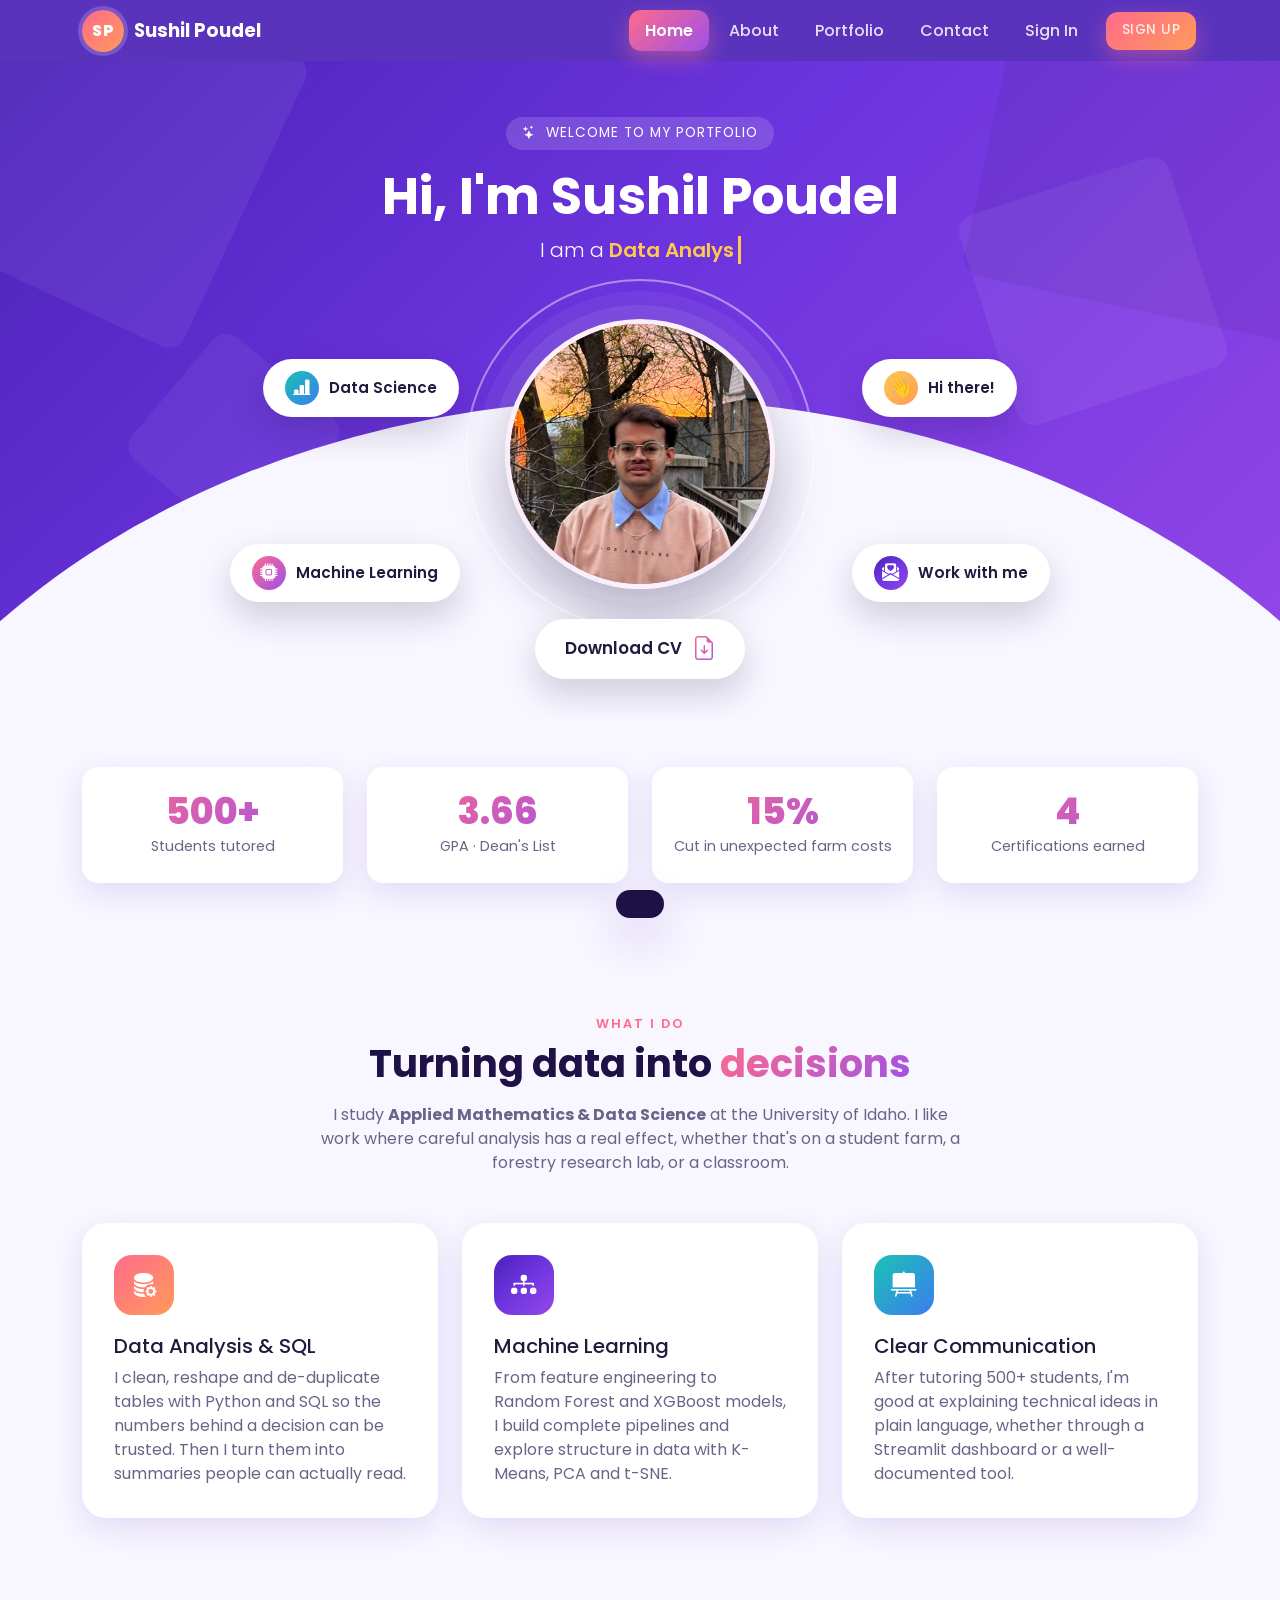
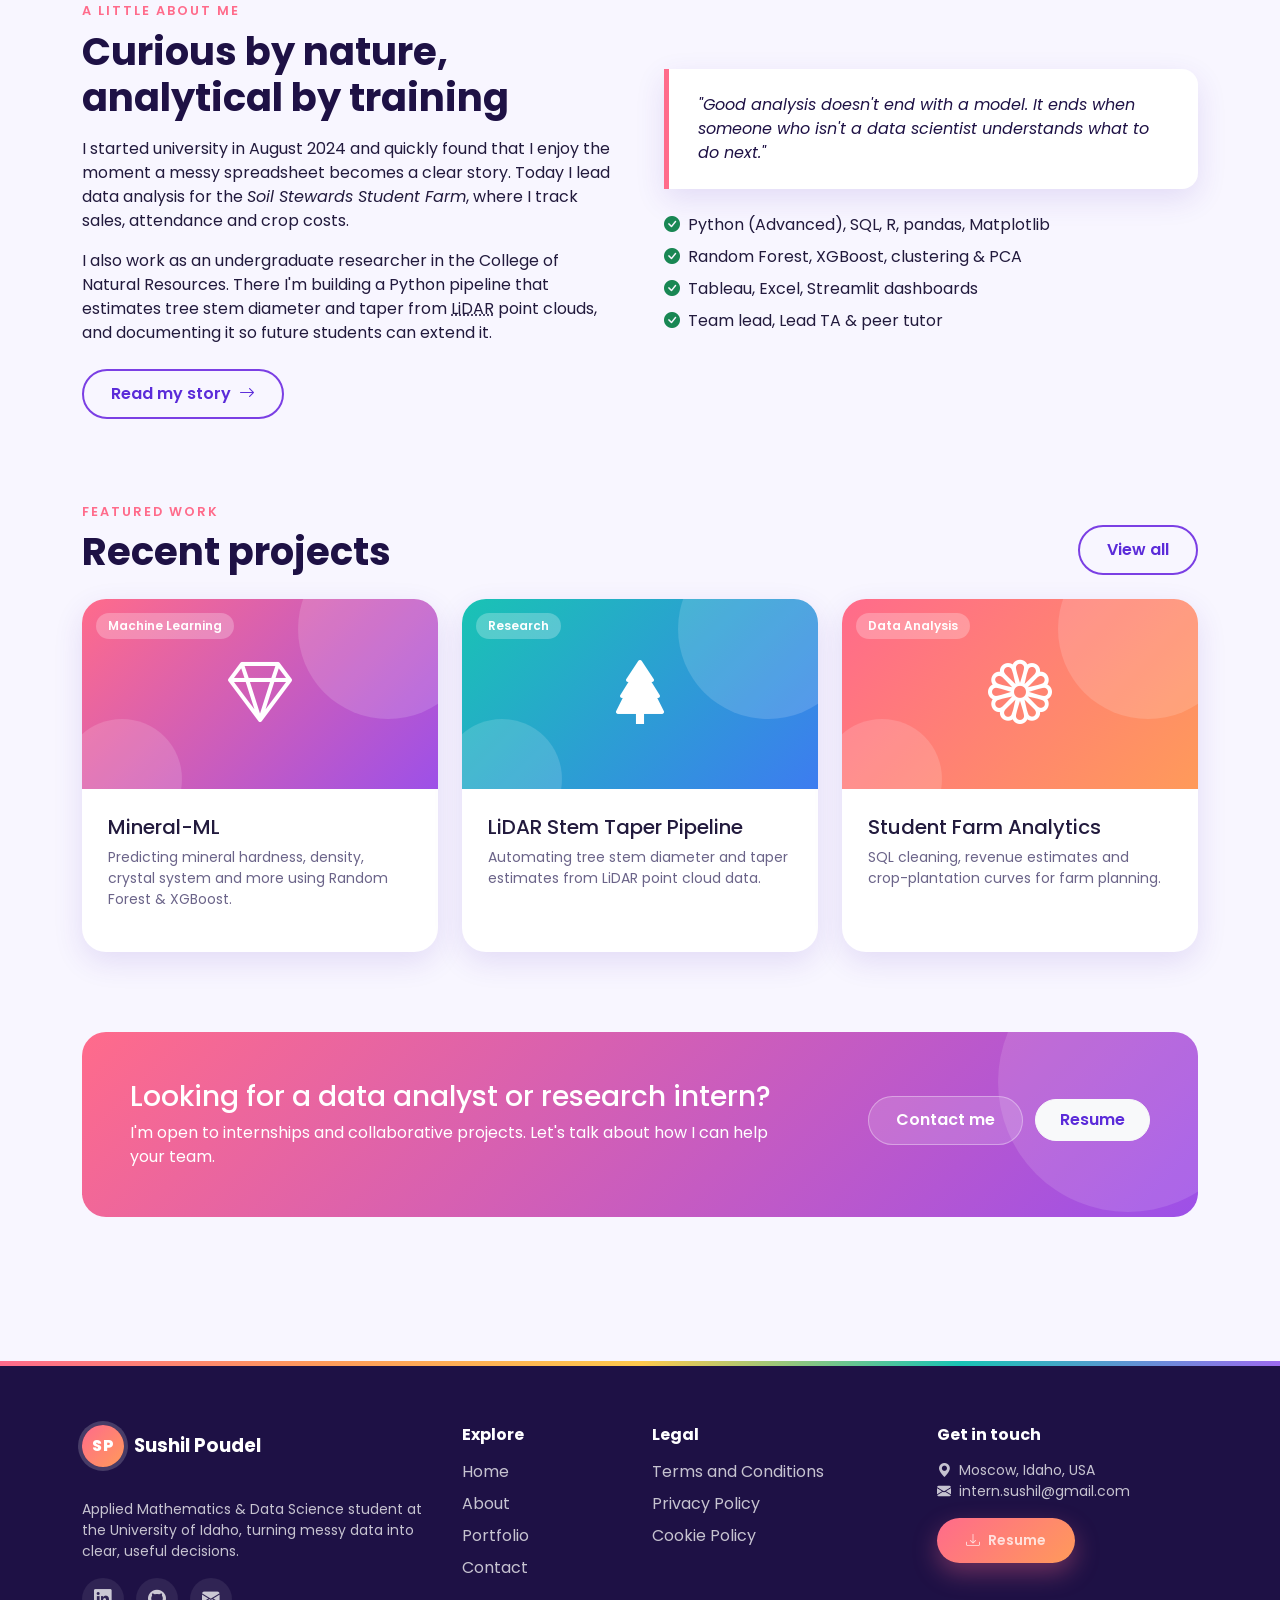
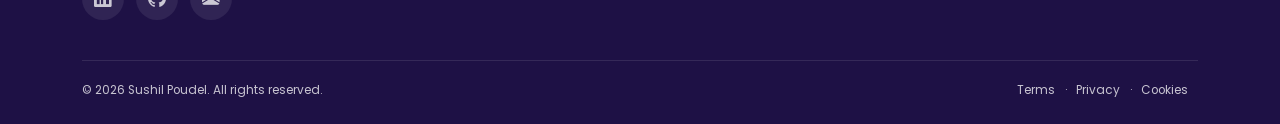
==== index.html @ 6237a8cf "initial commit" ====
<!DOCTYPE html>
<html lang="en">
<head>
  <meta charset="UTF-8">
  <meta name="viewport" content="width=device-width, initial-scale=1.0">
  <meta name="description" content="Portfolio of Sushil Poudel, Applied Mathematics & Data Science student at the University of Idaho.">
  <meta name="author" content="Sushil Poudel">
  <title>Home | Sushil Poudel</title>
  <link rel="icon" href="images/profile.jpg">
  <link rel="preconnect" href="https://fonts.googleapis.com">
  <link rel="preconnect" href="https://fonts.gstatic.com" crossorigin>
  <link href="https://fonts.googleapis.com/css2?family=Poppins:wght@300;400;500;600;700;800&display=swap" rel="stylesheet">
  <link href="https://cdn.jsdelivr.net/npm/bootstrap@5.3.3/dist/css/bootstrap.min.css" rel="stylesheet">
  <link href="https://cdn.jsdelivr.net/npm/bootstrap-icons@1.11.3/font/bootstrap-icons.min.css" rel="stylesheet">
  <link rel="stylesheet" href="style.css">
</head>
<body>
  <header>
    <nav class="navbar navbar-expand-lg navbar-dark site-nav sticky-top" aria-label="Main navigation">
      <div class="container">
        <a class="brand-logo" href="index.html">
          <span class="brand-mark">SP</span>
          <span>Sushil Poudel</span>
        </a>
        <button class="navbar-toggler" type="button" data-bs-toggle="collapse" data-bs-target="#mainNav"
          aria-controls="mainNav" aria-expanded="false" aria-label="Toggle navigation">
          <span class="navbar-toggler-icon"></span>
        </button>
        <div class="collapse navbar-collapse" id="mainNav">
          <ul class="navbar-nav ms-auto align-items-lg-center">
            <li class="nav-item"><a class="nav-link active" aria-current="page" href="index.html">Home</a></li>
            <li class="nav-item"><a class="nav-link" href="about.html">About</a></li>
            <li class="nav-item"><a class="nav-link" href="portfolio.html">Portfolio</a></li>
            <li class="nav-item"><a class="nav-link" href="contact.html">Contact</a></li>
            <li class="nav-item"><a class="nav-link" href="signin.html">Sign In</a></li>
            <li class="nav-item ms-lg-2"><a class="nav-link btn-nav-cta" href="signup.html">Sign Up</a></li>
          </ul>
        </div>
      </div>
    </nav>
  </header>

  <main>
    <section class="hero">
      <span class="shape shape-1"></span><span class="shape shape-2"></span><span class="shape shape-3"></span>
      <span class="shape shape-4"></span><span class="shape shape-5"></span>
      <div class="hero-arc"></div>

      <div class="container hero-intro text-center">
        <span class="eyebrow"><i class="bi bi-stars me-1"></i> Welcome to my portfolio</span>
        <h1 class="mt-3 mb-2">Hi, I'm Sushil Poudel</h1>
        <p class="lead mb-0">I am a <span class="typed-role" data-words='["Data Analyst", "Machine Learning Enthusiast", "Undergraduate Researcher", "Math Tutor"]'></span></p>
      </div>

      <div class="container">
        <div class="hero-stage">
          <div class="avatar-wrap">
            <div class="avatar">
              <img src="images/profile.jpg" alt="Portrait of Sushil Poudel">
            </div>
          </div>
          <div class="pills-row">
            <a class="float-pill pill-a" href="portfolio.html">
              <span class="pill-icon bg-grad-teal"><i class="bi bi-bar-chart-line-fill"></i></span> Data Science
            </a>
            <a class="float-pill pill-b" href="about.html">
              <span class="pill-icon bg-grad-yellow">&#128075;</span> Hi there!
            </a>
            <a class="float-pill pill-c" href="portfolio.html">
              <span class="pill-icon bg-grad-pink"><i class="bi bi-cpu-fill"></i></span> Machine Learning
            </a>
            <a class="float-pill pill-d" href="contact.html">
              <span class="pill-icon bg-grad-purple"><i class="bi bi-envelope-paper-heart-fill"></i></span> Work with me
            </a>
            <a class="float-pill pill-cv" href="assets/Sushil_Poudel_Resume.pdf" download>
              Download CV <i class="bi bi-file-earmark-arrow-down fs-4 text-gradient"></i>
            </a>
          </div>
        </div>
      </div>
    </section>

    <section class="section-sm">
      <div class="container">
        <div class="row g-4">
          <div class="col-6 col-lg-3 reveal">
            <div class="stat-card">
              <div class="stat-num text-gradient" data-count="500" data-suffix="+">0</div>
              <div class="stat-label">Students tutored</div>
            </div>
          </div>
          <div class="col-6 col-lg-3 reveal">
            <div class="stat-card">
              <div class="stat-num text-gradient" data-count="3.66">0</div>
              <div class="stat-label">GPA &middot; Dean's List</div>
            </div>
          </div>
          <div class="col-6 col-lg-3 reveal">
            <div class="stat-card">
              <div class="stat-num text-gradient" data-count="15" data-suffix="%">0</div>
              <div class="stat-label">Cut in unexpected farm costs</div>
            </div>
          </div>
          <div class="col-6 col-lg-3 reveal">
            <div class="stat-card">
              <div class="stat-num text-gradient" data-count="4">0</div>
              <div class="stat-label">Certifications earned</div>
            </div>
          </div>
        </div>
      </div>
    </section>

    <section class="section">
      <div class="container">
        <div class="text-center mb-5 reveal">
          <span class="section-tag">What I do</span>
          <h2 class="section-title">Turning data into <span class="text-gradient">decisions</span></h2>
          <p class="text-muted-soft col-lg-7 mx-auto">
            I study <strong>Applied Mathematics &amp; Data Science</strong> at the University of Idaho. I like work where
            careful analysis has a real effect, whether that's on a student farm, a forestry research lab, or a classroom.
          </p>
        </div>
        <div class="row g-4">
          <article class="col-md-4 reveal">
            <div class="card-pop">
              <div class="icon-badge bg-grad-warm"><i class="bi bi-database-fill-gear"></i></div>
              <h3 class="h5">Data Analysis &amp; SQL</h3>
              <p class="text-muted-soft mb-0">
                I clean, reshape and de-duplicate tables with Python and SQL so the numbers behind a decision can be trusted.
                Then I turn them into summaries people can actually read.
              </p>
            </div>
          </article>
          <article class="col-md-4 reveal">
            <div class="card-pop">
              <div class="icon-badge bg-grad-purple"><i class="bi bi-diagram-3-fill"></i></div>
              <h3 class="h5">Machine Learning</h3>
              <p class="text-muted-soft mb-0">
                From feature engineering to Random Forest and XGBoost models, I build complete pipelines and explore
                structure in data with K-Means, PCA and t-SNE.
              </p>
            </div>
          </article>
          <article class="col-md-4 reveal">
            <div class="card-pop">
              <div class="icon-badge bg-grad-teal"><i class="bi bi-easel2-fill"></i></div>
              <h3 class="h5">Clear Communication</h3>
              <p class="text-muted-soft mb-0">
                After tutoring 500+ students, I'm good at explaining technical ideas in plain language, whether
                through a Streamlit dashboard or a well-documented tool.
              </p>
            </div>
          </article>
        </div>
      </div>
    </section>

    <section class="section pt-0">
      <div class="container">
        <div class="row align-items-center g-5">
          <div class="col-lg-6 reveal">
            <span class="section-tag">A little about me</span>
            <h2 class="section-title">Curious by nature, analytical by training</h2>
            <p>
              I started university in <time datetime="2024-08">August 2024</time> and quickly found that I enjoy the
              moment a messy spreadsheet becomes a clear story. Today I lead data analysis for the
              <em>Soil Stewards Student Farm</em>, where I track sales, attendance and crop costs.
            </p>
            <p>
              I also work as an undergraduate researcher in the College of Natural Resources. There I'm building a Python
              pipeline that estimates tree stem diameter and taper from <abbr title="Light Detection and Ranging">LiDAR</abbr>
              point clouds, and documenting it so future students can extend it.
            </p>
            <a href="about.html" class="btn btn-outline-purple mt-2">Read my story <i class="bi bi-arrow-right ms-1"></i></a>
          </div>
          <div class="col-lg-6 reveal">
            <blockquote class="quote mb-4">
              "Good analysis doesn't end with a model. It ends when someone who isn't a data scientist understands
              what to do next."
            </blockquote>
            <ul class="list-unstyled">
              <li class="mb-2"><i class="bi bi-check-circle-fill text-success me-2"></i>Python (Advanced), SQL, R, pandas, Matplotlib</li>
              <li class="mb-2"><i class="bi bi-check-circle-fill text-success me-2"></i>Random Forest, XGBoost, clustering &amp; PCA</li>
              <li class="mb-2"><i class="bi bi-check-circle-fill text-success me-2"></i>Tableau, Excel, Streamlit dashboards</li>
              <li><i class="bi bi-check-circle-fill text-success me-2"></i>Team lead, Lead TA &amp; peer tutor</li>
            </ul>
          </div>
        </div>
      </div>
    </section>

    <section class="section pt-0">
      <div class="container">
        <div class="d-flex flex-wrap justify-content-between align-items-end mb-4 reveal">
          <div>
            <span class="section-tag">Featured work</span>
            <h2 class="section-title mb-0">Recent projects</h2>
          </div>
          <a href="portfolio.html" class="btn btn-outline-purple mt-3">View all</a>
        </div>
        <div class="row g-4">
          <div class="col-md-4 reveal">
            <div class="project-card">
              <div class="project-thumb bg-grad-pink"><span class="thumb-tag">Machine Learning</span><i class="bi bi-gem"></i></div>
              <div class="project-body">
                <h3 class="h5">Mineral-ML</h3>
                <p class="text-muted-soft small">Predicting mineral hardness, density, crystal system and more using Random Forest &amp; XGBoost.</p>
              </div>
            </div>
          </div>
          <div class="col-md-4 reveal">
            <div class="project-card">
              <div class="project-thumb bg-grad-teal"><span class="thumb-tag">Research</span><i class="bi bi-tree-fill"></i></div>
              <div class="project-body">
                <h3 class="h5">LiDAR Stem Taper Pipeline</h3>
                <p class="text-muted-soft small">Automating tree stem diameter and taper estimates from LiDAR point cloud data.</p>
              </div>
            </div>
          </div>
          <div class="col-md-4 reveal">
            <div class="project-card">
              <div class="project-thumb bg-grad-warm"><span class="thumb-tag">Data Analysis</span><i class="bi bi-flower1"></i></div>
              <div class="project-body">
                <h3 class="h5">Student Farm Analytics</h3>
                <p class="text-muted-soft small">SQL cleaning, revenue estimates and crop-plantation curves for farm planning.</p>
              </div>
            </div>
          </div>
        </div>
      </div>
    </section>

    <section class="section pt-0">
      <div class="container">
        <div class="cta-band reveal">
          <div class="row align-items-center position-relative" style="z-index:1">
            <div class="col-lg-8">
              <h2 class="h3">Looking for a data analyst or research intern?</h2>
              <p class="mb-lg-0">I'm open to internships and collaborative projects. Let's talk about how I can help your team.</p>
            </div>
            <div class="col-lg-4 text-lg-end">
              <a href="contact.html" class="btn btn-glass me-2 mb-2">Contact me</a>
              <a href="assets/Sushil_Poudel_Resume.pdf" download class="btn btn-light rounded-pill px-4 py-2 fw-semibold mb-2" style="color:var(--purple-600)">Resume</a>
            </div>
          </div>
        </div>
      </div>
    </section>
  </main>

  <footer class="site-footer">
    <div class="container">
      <div class="row g-4">
        <div class="col-lg-4 col-md-6">
          <a class="brand-logo mb-3" href="index.html"><span class="brand-mark">SP</span><span>Sushil Poudel</span></a>
          <p class="small mt-3">Applied Mathematics &amp; Data Science student at the University of Idaho, turning messy data into clear, useful decisions.</p>
          <div class="social mt-3">
            <a href="https://www.linkedin.com/in/sushilPoudel" target="_blank" rel="noopener" aria-label="LinkedIn"><i class="bi bi-linkedin"></i></a>
            <a href="https://github.com/SushilPoudel2005" target="_blank" rel="noopener" aria-label="GitHub"><i class="bi bi-github"></i></a>
            <a href="mailto:intern.sushil@gmail.com" aria-label="Email"><i class="bi bi-envelope-fill"></i></a>
          </div>
        </div>
        <div class="col-lg-2 col-md-6 col-6">
          <h5>Explore</h5>
          <ul class="list-unstyled footer-links">
            <li><a href="index.html">Home</a></li>
            <li><a href="about.html">About</a></li>
            <li><a href="portfolio.html">Portfolio</a></li>
            <li><a href="contact.html">Contact</a></li>
          </ul>
        </div>
        <div class="col-lg-3 col-md-6 col-6">
          <h5>Legal</h5>
          <ul class="list-unstyled footer-links">
            <li><a href="terms.html">Terms and Conditions</a></li>
            <li><a href="privacy.html">Privacy Policy</a></li>
            <li><a href="cookie.html">Cookie Policy</a></li>
          </ul>
        </div>
        <div class="col-lg-3 col-md-6">
          <h5>Get in touch</h5>
          <address class="small mb-0">
            <i class="bi bi-geo-alt-fill me-2"></i>Moscow, Idaho, USA<br>
            <i class="bi bi-envelope-fill me-2"></i><a href="mailto:intern.sushil@gmail.com">intern.sushil@gmail.com</a>
          </address>
          <a href="assets/Sushil_Poudel_Resume.pdf" download class="btn btn-gradient btn-sm mt-3"><i class="bi bi-download me-2"></i>Resume</a>
        </div>
      </div>
      <div class="footer-bottom d-flex flex-column flex-md-row justify-content-between align-items-center gap-2">
        <small>&copy; <span class="year">2026</span> Sushil Poudel. All rights reserved.</small>
        <nav class="legal-menu small" aria-label="Legal">
          <a href="terms.html">Terms</a>&middot;<a href="privacy.html">Privacy</a>&middot;<a href="cookie.html">Cookies</a>
        </nav>
      </div>
    </div>
  </footer>

  <button class="back-to-top" type="button" aria-label="Back to top"><i class="bi bi-arrow-up"></i></button>
  <div class="form-toast" role="status" aria-live="polite"></div>

  <script src="https://cdn.jsdelivr.net/npm/bootstrap@5.3.3/dist/js/bootstrap.bundle.min.js"></script>
  <script src="js/main.js"></script>
</body>
</html>
---- style.css ----
/* ==========================================================
   Sushil Poudel — Portfolio
   Shared stylesheet for every page (works on top of Bootstrap 5)
   ========================================================== */

:root {
  --purple-900: #1e1145;
  --purple-700: #4c22b8;
  --purple-600: #5b2bd9;
  --purple-500: #7b3fe4;
  --purple-400: #9d6bf0;
  --purple-100: #efe8ff;
  --coral: #ff6b8b;
  --orange: #ff9a5a;
  --teal: #19c3b4;
  --yellow: #ffc94d;
  --ink: #221a3d;
  --muted: #6b6489;
  --bg: #f8f6ff;
  --white: #ffffff;

  --grad-hero: linear-gradient(135deg, #4c22b8 0%, #6c34de 45%, #9447e8 100%);
  --grad-warm: linear-gradient(135deg, #ff6b8b 0%, #ff9a5a 100%);
  --grad-pink-purple: linear-gradient(135deg, #ff6b8b 0%, #9d50e8 100%);
  --grad-teal: linear-gradient(135deg, #19c3b4 0%, #3d7cf0 100%);

  --radius-lg: 24px;
  --radius-md: 16px;
  --shadow-soft: 0 10px 30px rgba(76, 34, 184, 0.12);
  --shadow-pop: 0 18px 45px rgba(76, 34, 184, 0.22);
}

* { box-sizing: border-box; }

html { scroll-behavior: smooth; }

body {
  font-family: 'Poppins', 'Segoe UI', Tahoma, sans-serif;
  color: var(--ink);
  background-color: var(--bg);
  display: flex;
  flex-direction: column;
  min-height: 100vh;
  overflow-x: hidden;
}

main { flex: 1; }

h1, h2, h3, h4, h5, h6 { font-weight: 700; color: var(--purple-900); }

a { color: var(--purple-600); }

::selection { background: var(--coral); color: #fff; }

.text-gradient {
  background: var(--grad-pink-purple);
  -webkit-background-clip: text;
  background-clip: text;
  -webkit-text-fill-color: transparent;
}

.text-muted-soft { color: var(--muted); }

mark {
  background: linear-gradient(transparent 55%, rgba(255, 201, 77, 0.55) 55%);
  padding: 0 2px;
  color: inherit;
}

/* ---------- Navbar ---------- */
.site-nav {
  background: rgba(76, 34, 184, 0.92);
  backdrop-filter: blur(12px);
  -webkit-backdrop-filter: blur(12px);
  padding: 0.6rem 0;
  transition: box-shadow 0.3s ease, padding 0.3s ease;
}

.site-nav.scrolled {
  box-shadow: 0 8px 25px rgba(30, 17, 69, 0.3);
  padding: 0.35rem 0;
}

.brand-logo {
  display: inline-flex;
  align-items: center;
  gap: 10px;
  font-weight: 700;
  color: #fff !important;
  font-size: 1.15rem;
  text-decoration: none;
}

.brand-mark {
  width: 42px;
  height: 42px;
  border-radius: 50%;
  display: grid;
  place-items: center;
  background: var(--grad-warm);
  color: #fff;
  font-weight: 800;
  font-size: 1rem;
  letter-spacing: 0.5px;
  box-shadow: 0 0 0 4px rgba(255, 255, 255, 0.18);
  transition: transform 0.4s ease;
}

.brand-logo:hover .brand-mark { transform: rotate(360deg); }

.site-nav .nav-link {
  color: rgba(255, 255, 255, 0.85) !important;
  font-weight: 500;
  padding: 0.55rem 1rem !important;
  margin: 0 2px;
  border-radius: 12px;
  position: relative;
  transition: color 0.2s ease, background 0.2s ease;
}

.site-nav .nav-link:hover { color: #fff !important; background: rgba(255, 255, 255, 0.1); }

/* Highlight for the page the visitor is on */
.site-nav .nav-link.active {
  color: #fff !important;
  background: var(--grad-pink-purple);
  box-shadow: 0 8px 20px rgba(255, 107, 139, 0.45);
  font-weight: 600;
}

.btn-nav-cta {
  background: var(--grad-warm);
  color: #fff !important;
  border: none;
  border-radius: 50px;
  padding: 0.55rem 1.3rem !important;
  font-weight: 600;
  text-transform: uppercase;
  font-size: 0.85rem;
  letter-spacing: 0.5px;
  box-shadow: 0 8px 20px rgba(255, 107, 139, 0.4);
}

.btn-nav-cta:hover { transform: translateY(-2px); }

.site-nav .btn-nav-cta.active {
  outline: 3px solid rgba(255, 255, 255, 0.8);
  outline-offset: 2px;
}

.navbar-toggler { border-color: rgba(255, 255, 255, 0.4); }
.navbar-toggler:focus { box-shadow: 0 0 0 3px rgba(255, 255, 255, 0.3); }

/* ---------- Buttons ---------- */
.btn-gradient {
  background: var(--grad-warm);
  color: #fff;
  border: none;
  border-radius: 50px;
  padding: 0.75rem 1.8rem;
  font-weight: 600;
  box-shadow: 0 10px 24px rgba(255, 107, 139, 0.35);
  transition: transform 0.25s ease, box-shadow 0.25s ease;
}

.btn-gradient:hover,
.btn-gradient:focus {
  color: #fff;
  transform: translateY(-3px);
  box-shadow: 0 14px 30px rgba(255, 107, 139, 0.5);
}

.btn-outline-purple {
  border: 2px solid var(--purple-500);
  color: var(--purple-600);
  border-radius: 50px;
  padding: 0.7rem 1.7rem;
  font-weight: 600;
  background: transparent;
  transition: all 0.25s ease;
}

.btn-outline-purple:hover { background: var(--purple-500); color: #fff; }

.btn-glass {
  background: rgba(255, 255, 255, 0.15);
  color: #fff;
  border: 1px solid rgba(255, 255, 255, 0.35);
  border-radius: 50px;
  padding: 0.7rem 1.7rem;
  font-weight: 600;
}

.btn-glass:hover { background: #fff; color: var(--purple-600); }

/* ---------- Home hero ---------- */
.hero {
  position: relative;
  background: var(--grad-hero);
  overflow: hidden;
  padding: 3.5rem 0 0;
  color: #fff;
}

/* faint geometric shapes like the sample design */
.hero .shape {
  position: absolute;
  background: rgba(255, 255, 255, 0.06);
  border-radius: 18px;
  pointer-events: none;
}

.hero .shape-1 { width: 320px; height: 320px; top: -80px; left: -60px; transform: rotate(25deg); }
.hero .shape-2 { width: 220px; height: 220px; top: 120px; right: 6%; transform: rotate(-18deg); }
.hero .shape-3 { width: 160px; height: 160px; bottom: 200px; left: 12%; transform: rotate(40deg); background: rgba(255, 255, 255, 0.05); }
.hero .shape-4 { width: 420px; height: 420px; top: -160px; right: -140px; transform: rotate(12deg); background: rgba(0, 0, 0, 0.06); }
.hero .shape-5 { width: 90px; height: 90px; top: 45%; left: 46%; transform: rotate(60deg); background: rgba(255, 255, 255, 0.04); }

.hero-arc {
  position: absolute;
  left: 50%;
  bottom: -980px;
  width: 1700px;
  height: 1300px;
  transform: translateX(-50%);
  border-radius: 50%;
  background: var(--bg);
}

.hero-intro { position: relative; z-index: 2; }

.hero-intro .eyebrow {
  display: inline-block;
  padding: 6px 16px;
  border-radius: 50px;
  background: rgba(255, 255, 255, 0.15);
  font-size: 0.85rem;
  letter-spacing: 1px;
  text-transform: uppercase;
}

.hero-intro h1 { color: #fff; font-size: clamp(2rem, 5vw, 3.2rem); }

.typed-role {
  font-weight: 600;
  color: var(--yellow);
  border-right: 3px solid var(--yellow);
  padding-right: 4px;
  animation: caret 0.8s step-end infinite;
}

@keyframes caret { 50% { border-color: transparent; } }

.hero-stage {
  position: relative;
  z-index: 2;
  max-width: 820px;
  height: 430px;
  margin: 1.5rem auto 0;
}

.avatar-wrap {
  position: absolute;
  left: 50%;
  top: 30px;
  transform: translateX(-50%);
  width: 270px;
  height: 270px;
}

/* concentric rings */
.avatar-wrap::before,
.avatar-wrap::after {
  content: "";
  position: absolute;
  inset: -40px;
  border-radius: 50%;
  border: 2px solid rgba(255, 255, 255, 0.25);
  animation: ripple 3.2s ease-out infinite;
}

.avatar-wrap::after { animation-delay: 1.6s; }

@keyframes ripple {
  0% { transform: scale(0.85); opacity: 1; }
  100% { transform: scale(1.35); opacity: 0; }
}

.avatar {
  width: 100%;
  height: 100%;
  border-radius: 50%;
  overflow: hidden;
  background: var(--grad-pink-purple);
  border: 5px solid rgba(255, 255, 255, 0.9);
  box-shadow:
    0 0 0 14px rgba(255, 255, 255, 0.08),
    0 0 0 28px rgba(255, 255, 255, 0.05),
    0 25px 50px rgba(30, 17, 69, 0.35);
  position: relative;
}

.avatar img {
  width: 100%;
  height: 100%;
  object-fit: cover;
  object-position: 50% 72%;
  transform: scale(1.9);
  transform-origin: 50% 58%;
  transition: transform 0.6s ease;
}

.avatar:hover img { transform: scale(2.05); }

.float-pill {
  position: absolute;
  z-index: 3;
  display: inline-flex;
  align-items: center;
  gap: 10px;
  background: #fff;
  color: var(--ink);
  padding: 12px 22px;
  border-radius: 50px;
  font-weight: 600;
  font-size: 0.95rem;
  text-decoration: none;
  box-shadow: 0 15px 35px rgba(30, 17, 69, 0.18);
  white-space: nowrap;
  animation: floaty 5s ease-in-out infinite;
  transition: box-shadow 0.25s ease, color 0.25s ease;
}

.float-pill:hover { color: var(--purple-600); box-shadow: 0 20px 45px rgba(255, 107, 139, 0.4); }

.float-pill .pill-icon {
  width: 34px;
  height: 34px;
  border-radius: 50%;
  display: grid;
  place-items: center;
  font-size: 1.1rem;
  color: #fff;
}

.pill-a { top: 70px; left: 4%; }
.pill-b { top: 70px; right: 4%; animation-delay: 1s; }
.pill-c { top: 255px; left: 0; animation-delay: 2s; }
.pill-d { top: 255px; right: 0; animation-delay: 1.5s; }
.pill-cv {
  top: 330px;
  left: 50%;
  margin-left: -105px;
  width: 210px;
  justify-content: center;
  font-size: 1.05rem;
  animation-delay: 0.5s;
}

@keyframes floaty {
  0%, 100% { translate: 0 0; }
  50% { translate: 0 -12px; }
}

/* ---------- Inner page banner ---------- */
.page-banner {
  position: relative;
  background: var(--grad-hero);
  color: #fff;
  padding: 4rem 0 6rem;
  overflow: hidden;
  text-align: center;
}

.page-banner h1 { color: #fff; font-size: clamp(2rem, 4.5vw, 3rem); }
.page-banner p { color: rgba(255, 255, 255, 0.85); max-width: 640px; margin: 0.5rem auto 0; }

.page-banner::before,
.page-banner::after {
  content: "";
  position: absolute;
  border-radius: 24px;
  background: rgba(255, 255, 255, 0.07);
  transform: rotate(25deg);
}

.page-banner::before { width: 260px; height: 260px; top: -90px; left: -60px; }
.page-banner::after { width: 200px; height: 200px; bottom: -60px; right: 8%; transform: rotate(-20deg); }

.page-banner .banner-curve {
  position: absolute;
  bottom: -2px;
  left: 0;
  width: 100%;
  height: 70px;
  background: var(--bg);
  clip-path: ellipse(60% 100% at 50% 100%);
}

.breadcrumb-pill {
  display: inline-flex;
  gap: 8px;
  padding: 6px 18px;
  border-radius: 50px;
  background: rgba(255, 255, 255, 0.15);
  font-size: 0.85rem;
  margin-bottom: 1rem;
}

.breadcrumb-pill a { color: #fff; text-decoration: none; }

/* ---------- Sections & cards ---------- */
.section { padding: 5rem 0; }
.section-sm { padding: 3rem 0; }

.section-tag {
  display: inline-block;
  color: var(--coral);
  font-weight: 600;
  letter-spacing: 2px;
  text-transform: uppercase;
  font-size: 0.8rem;
  margin-bottom: 0.5rem;
}

.section-title { font-size: clamp(1.7rem, 3.5vw, 2.4rem); margin-bottom: 1rem; }

.card-pop {
  background: #fff;
  border: none;
  border-radius: var(--radius-lg);
  box-shadow: var(--shadow-soft);
  padding: 2rem;
  height: 100%;
  transition: transform 0.3s ease, box-shadow 0.3s ease;
}

.card-pop:hover { transform: translateY(-8px); box-shadow: var(--shadow-pop); }

.icon-badge {
  width: 60px;
  height: 60px;
  border-radius: 18px;
  display: grid;
  place-items: center;
  font-size: 1.6rem;
  color: #fff;
  margin-bottom: 1.2rem;
  transition: transform 0.3s ease;
}

.card-pop:hover .icon-badge { transform: rotate(-8deg) scale(1.08); }

.bg-grad-warm { background: var(--grad-warm); }
.bg-grad-purple { background: var(--grad-hero); }
.bg-grad-teal { background: var(--grad-teal); }
.bg-grad-pink { background: var(--grad-pink-purple); }
.bg-grad-yellow { background: linear-gradient(135deg, #ffc94d 0%, #ff9a5a 100%); }

/* stats strip */
.stat-card {
  background: #fff;
  border-radius: var(--radius-md);
  padding: 1.6rem 1rem;
  text-align: center;
  box-shadow: var(--shadow-soft);
  height: 100%;
}

.stat-card .stat-num {
  font-size: 2.3rem;
  font-weight: 800;
  line-height: 1;
}

.stat-card .stat-label { color: var(--muted); font-size: 0.9rem; margin-top: 0.4rem; }

/* call to action band */
.cta-band {
  background: var(--grad-pink-purple);
  border-radius: var(--radius-lg);
  color: #fff;
  padding: 3rem;
  position: relative;
  overflow: hidden;
}

.cta-band h2 { color: #fff; }

.cta-band::after {
  content: "";
  position: absolute;
  width: 260px;
  height: 260px;
  right: -60px;
  top: -80px;
  border-radius: 50%;
  background: rgba(255, 255, 255, 0.12);
}

blockquote.quote {
  border-left: 5px solid var(--coral);
  background: #fff;
  border-radius: 0 var(--radius-md) var(--radius-md) 0;
  padding: 1.5rem 1.8rem;
  box-shadow: var(--shadow-soft);
  font-style: italic;
  color: var(--purple-900);
}

/* ---------- About ---------- */
.about-photo {
  position: relative;
  border-radius: var(--radius-lg);
  overflow: visible;
}

.about-photo img {
  width: 100%;
  border-radius: var(--radius-lg);
  box-shadow: var(--shadow-pop);
  position: relative;
  z-index: 1;
}

.about-photo::before {
  content: "";
  position: absolute;
  inset: 18px -18px -18px 18px;
  border-radius: var(--radius-lg);
  background: var(--grad-warm);
  z-index: 0;
}

.about-photo figcaption {
  position: absolute;
  z-index: 2;
  left: -14px;
  bottom: 28px;
  background: #fff;
  border-radius: 50px;
  padding: 10px 20px;
  font-weight: 600;
  font-size: 0.9rem;
  box-shadow: var(--shadow-soft);
}

.timeline {
  list-style: none;
  padding-left: 0;
  position: relative;
  margin: 0;
}

.timeline::before {
  content: "";
  position: absolute;
  left: 15px;
  top: 6px;
  bottom: 6px;
  width: 3px;
  background: linear-gradient(var(--coral), var(--purple-500));
  border-radius: 3px;
}

.timeline li {
  position: relative;
  padding-left: 52px;
  margin-bottom: 1.6rem;
}

.timeline li::before {
  content: "";
  position: absolute;
  left: 6px;
  top: 6px;
  width: 21px;
  height: 21px;
  border-radius: 50%;
  background: #fff;
  border: 5px solid var(--coral);
  box-shadow: 0 0 0 5px rgba(255, 107, 139, 0.18);
}

.timeline .tl-card {
  background: #fff;
  border-radius: var(--radius-md);
  padding: 1.3rem 1.5rem;
  box-shadow: var(--shadow-soft);
  transition: transform 0.25s ease;
}

.timeline .tl-card:hover { transform: translateX(6px); }

.timeline time {
  display: inline-block;
  font-size: 0.8rem;
  font-weight: 600;
  color: var(--purple-600);
  background: var(--purple-100);
  border-radius: 50px;
  padding: 3px 12px;
  margin-bottom: 0.5rem;
}

.skill-row { margin-bottom: 1.1rem; }
.skill-row .d-flex { font-weight: 500; font-size: 0.95rem; margin-bottom: 0.35rem; }

.skill-bar {
  height: 10px;
  border-radius: 10px;
  background: var(--purple-100);
  overflow: hidden;
}

.skill-bar span {
  display: block;
  height: 100%;
  width: 0;
  border-radius: 10px;
  background: var(--grad-pink-purple);
  transition: width 1.4s cubic-bezier(.2, .8, .2, 1);
}

.chip {
  display: inline-block;
  padding: 6px 14px;
  margin: 4px;
  border-radius: 50px;
  background: var(--purple-100);
  color: var(--purple-700);
  font-size: 0.85rem;
  font-weight: 500;
  transition: all 0.2s ease;
}

.chip:hover { background: var(--purple-500); color: #fff; transform: translateY(-2px); }

.resume-frame {
  width: 100%;
  height: 720px;
  border: none;
  border-radius: var(--radius-md);
  box-shadow: var(--shadow-soft);
  background: #fff;
}

/* ---------- Portfolio ---------- */
.filter-bar .btn {
  border-radius: 50px;
  padding: 0.5rem 1.4rem;
  margin: 4px;
  font-weight: 500;
  background: #fff;
  color: var(--purple-700);
  border: 2px solid var(--purple-100);
}

.filter-bar .btn.active,
.filter-bar .btn:hover {
  background: var(--grad-pink-purple);
  color: #fff;
  border-color: transparent;
}

.project-card {
  background: #fff;
  border-radius: var(--radius-lg);
  overflow: hidden;
  box-shadow: var(--shadow-soft);
  height: 100%;
  display: flex;
  flex-direction: column;
  transition: transform 0.3s ease, box-shadow 0.3s ease;
}

.project-card:hover { transform: translateY(-8px); box-shadow: var(--shadow-pop); }

.project-thumb {
  height: 190px;
  display: grid;
  place-items: center;
  position: relative;
  color: #fff;
  font-size: 4rem;
  overflow: hidden;
}

.project-thumb i { transition: transform 0.5s ease; position: relative; z-index: 1; }
.project-card:hover .project-thumb i { transform: scale(1.2) rotate(-6deg); }

.project-thumb::before,
.project-thumb::after {
  content: "";
  position: absolute;
  border-radius: 50%;
  background: rgba(255, 255, 255, 0.15);
}

.project-thumb::before { width: 180px; height: 180px; top: -60px; right: -40px; }
.project-thumb::after { width: 120px; height: 120px; bottom: -50px; left: -20px; }

.project-thumb .thumb-tag {
  position: absolute;
  top: 14px;
  left: 14px;
  z-index: 2;
  font-size: 0.75rem;
  font-weight: 600;
  background: rgba(255, 255, 255, 0.25);
  padding: 4px 12px;
  border-radius: 50px;
}

.project-body { padding: 1.6rem; flex: 1; display: flex; flex-direction: column; }
.project-body .tags { margin-top: auto; padding-top: 0.8rem; }

.project-item { transition: opacity 0.35s ease, transform 0.35s ease; }
.project-item.hide { display: none; }

/* ---------- Contact ---------- */
.info-card {
  display: flex;
  gap: 1rem;
  align-items: center;
  background: #fff;
  border-radius: var(--radius-md);
  padding: 1.2rem 1.4rem;
  box-shadow: var(--shadow-soft);
  margin-bottom: 1rem;
  transition: transform 0.25s ease;
}

.info-card:hover { transform: translateX(6px); }

.info-card .icon-badge { margin-bottom: 0; width: 52px; height: 52px; font-size: 1.3rem; flex-shrink: 0; }

.info-card a { text-decoration: none; word-break: break-word; }

.map-wrap {
  border-radius: var(--radius-lg);
  overflow: hidden;
  box-shadow: var(--shadow-pop);
  border: 6px solid #fff;
}

.map-wrap iframe { display: block; width: 100%; height: 420px; border: 0; }

/* ---------- Forms ---------- */
.form-card {
  background: #fff;
  border-radius: var(--radius-lg);
  box-shadow: var(--shadow-pop);
  padding: 2.4rem;
}

.form-label { font-weight: 500; font-size: 0.92rem; color: var(--purple-900); }

.form-control,
.form-select {
  border-radius: 12px;
  border: 2px solid #ece7fb;
  padding: 0.7rem 1rem;
  background-color: #fcfbff;
  transition: border-color 0.2s ease, box-shadow 0.2s ease;
}

.form-control:focus,
.form-select:focus {
  border-color: var(--purple-400);
  box-shadow: 0 0 0 4px rgba(157, 107, 240, 0.18);
  background-color: #fff;
}

.input-group .btn-eye {
  border: 2px solid #ece7fb;
  border-left: none;
  border-radius: 0 12px 12px 0;
  background: #fcfbff;
  color: var(--muted);
}

.input-group .form-control { border-right: none; }

.form-check-input:checked { background-color: var(--purple-500); border-color: var(--purple-500); }

fieldset legend { font-size: 1rem; font-weight: 600; color: var(--purple-700); }

.auth-shell {
  border-radius: var(--radius-lg);
  overflow: hidden;
  box-shadow: var(--shadow-pop);
  background: #fff;
}

.auth-side {
  background: var(--grad-hero);
  color: #fff;
  padding: 3rem 2.4rem;
  position: relative;
  overflow: hidden;
  height: 100%;
}

.auth-side h2 { color: #fff; }
.auth-side p, .auth-side li { color: rgba(255, 255, 255, 0.88); }

.auth-side::after {
  content: "";
  position: absolute;
  width: 240px;
  height: 240px;
  border-radius: 50%;
  bottom: -90px;
  right: -70px;
  background: rgba(255, 255, 255, 0.1);
}

.auth-side .mini-avatar {
  width: 90px;
  height: 90px;
  border-radius: 50%;
  object-fit: cover;
  object-position: 50% 58%;
  border: 4px solid rgba(255, 255, 255, 0.8);
}

.auth-form { padding: 3rem 2.4rem; }

.strength {
  height: 6px;
  border-radius: 6px;
  background: #ece7fb;
  overflow: hidden;
  margin-top: 8px;
}

.strength span { display: block; height: 100%; width: 0; transition: width 0.3s ease, background 0.3s ease; }

.form-toast {
  position: fixed;
  bottom: 24px;
  left: 50%;
  transform: translate(-50%, 150%);
  background: var(--purple-900);
  color: #fff;
  padding: 14px 24px;
  border-radius: 50px;
  box-shadow: var(--shadow-pop);
  z-index: 2000;
  transition: transform 0.4s ease;
  max-width: calc(100% - 32px);
  text-align: center;
}

.form-toast.show { transform: translate(-50%, 0); }

/* ---------- Legal pages ---------- */
.legal-nav {
  position: sticky;
  top: 100px;
  background: #fff;
  border-radius: var(--radius-md);
  padding: 1.4rem;
  box-shadow: var(--shadow-soft);
}

.legal-nav a {
  display: block;
  padding: 6px 0;
  color: var(--muted);
  text-decoration: none;
  font-size: 0.92rem;
  border-left: 3px solid transparent;
  padding-left: 12px;
}

.legal-nav a:hover { color: var(--purple-600); border-left-color: var(--coral); }

.legal-content section {
  background: #fff;
  border-radius: var(--radius-md);
  padding: 1.8rem 2rem;
  margin-bottom: 1.3rem;
  box-shadow: var(--shadow-soft);
  scroll-margin-top: 100px;
}

.legal-content h2 { font-size: 1.3rem; display: flex; align-items: center; gap: 10px; }

.legal-content h2 .num {
  width: 34px;
  height: 34px;
  border-radius: 10px;
  display: inline-grid;
  place-items: center;
  font-size: 0.9rem;
  color: #fff;
  background: var(--grad-pink-purple);
}

.table-colorful thead th {
  background: var(--purple-600);
  color: #fff;
  border: none;
  font-weight: 500;
}

.table-colorful { border-radius: var(--radius-md); overflow: hidden; }

details.faq {
  background: #fff;
  border-radius: var(--radius-md);
  padding: 1rem 1.3rem;
  margin-bottom: 0.8rem;
  box-shadow: var(--shadow-soft);
}

details.faq summary { font-weight: 600; cursor: pointer; color: var(--purple-900); }
details.faq[open] summary { color: var(--coral); margin-bottom: 0.5rem; }

/* ---------- Footer ---------- */
.site-footer {
  background: var(--purple-900);
  color: rgba(255, 255, 255, 0.75);
  padding: 4rem 0 1.5rem;
  margin-top: 4rem;
  position: relative;
}

.site-footer::before {
  content: "";
  position: absolute;
  top: 0;
  left: 0;
  right: 0;
  height: 5px;
  background: linear-gradient(90deg, var(--coral), var(--orange), var(--yellow), var(--teal), var(--purple-400));
}

.site-footer h5 { color: #fff; font-size: 1rem; margin-bottom: 1rem; }

.site-footer a { color: rgba(255, 255, 255, 0.75); text-decoration: none; transition: color 0.2s ease, padding 0.2s ease; }
.site-footer a:hover { color: var(--coral); }

.footer-links li { margin-bottom: 0.5rem; }
.footer-links a:hover { padding-left: 4px; }

.footer-links a.active { color: var(--coral); font-weight: 600; }

.social a {
  width: 42px;
  height: 42px;
  border-radius: 50%;
  display: inline-grid;
  place-items: center;
  background: rgba(255, 255, 255, 0.08);
  margin-right: 8px;
  font-size: 1.1rem;
  transition: background 0.25s ease, transform 0.25s ease;
}

.social a:hover { background: var(--grad-warm); color: #fff; transform: translateY(-4px); }

.footer-bottom {
  border-top: 1px solid rgba(255, 255, 255, 0.1);
  margin-top: 2.5rem;
  padding-top: 1.3rem;
  font-size: 0.85rem;
}

.legal-menu a { margin: 0 0.6rem; }

.back-to-top {
  position: fixed;
  right: 22px;
  bottom: 22px;
  width: 48px;
  height: 48px;
  border-radius: 50%;
  border: none;
  background: var(--grad-warm);
  color: #fff;
  font-size: 1.2rem;
  box-shadow: 0 10px 25px rgba(255, 107, 139, 0.45);
  opacity: 0;
  visibility: hidden;
  transform: translateY(20px);
  transition: all 0.3s ease;
  z-index: 1000;
}

.back-to-top.show { opacity: 1; visibility: visible; transform: translateY(0); }

/* ---------- Scroll reveal ---------- */
.reveal { opacity: 0; transform: translateY(35px); transition: opacity 0.8s ease, transform 0.8s ease; }
.reveal.visible { opacity: 1; transform: none; }

@media (prefers-reduced-motion: reduce) {
  *, *::before, *::after { animation: none !important; transition: none !important; }
  .reveal { opacity: 1; transform: none; }
}

/* ---------- Responsive ---------- */
@media (max-width: 991.98px) {
  .site-nav .navbar-collapse { padding: 1rem 0; }
  .site-nav .nav-link { margin: 3px 0; }
  .btn-nav-cta { display: inline-block; margin-top: 0.5rem; }
}

@media (max-width: 767.98px) {
  .hero-stage { height: auto; padding-bottom: 2rem; }

  .avatar-wrap {
    position: relative;
    left: auto;
    top: auto;
    transform: none;
    width: 220px;
    height: 220px;
    margin: 2.5rem auto 3rem;
  }

  .pills-row {
    display: flex;
    flex-wrap: wrap;
    justify-content: center;
    gap: 12px;
  }

  .float-pill {
    position: static;
    margin: 0 !important;
    width: auto !important;
    font-size: 0.85rem;
    padding: 9px 16px;
  }

  .hero-arc { bottom: -1050px; }

  .section { padding: 3.5rem 0; }
  .form-card, .auth-form, .auth-side { padding: 2rem 1.4rem; }
  .cta-band { padding: 2rem 1.5rem; }
  .resume-frame { height: 480px; }
  .map-wrap iframe { height: 320px; }
  .about-photo figcaption { left: 10px; }
}
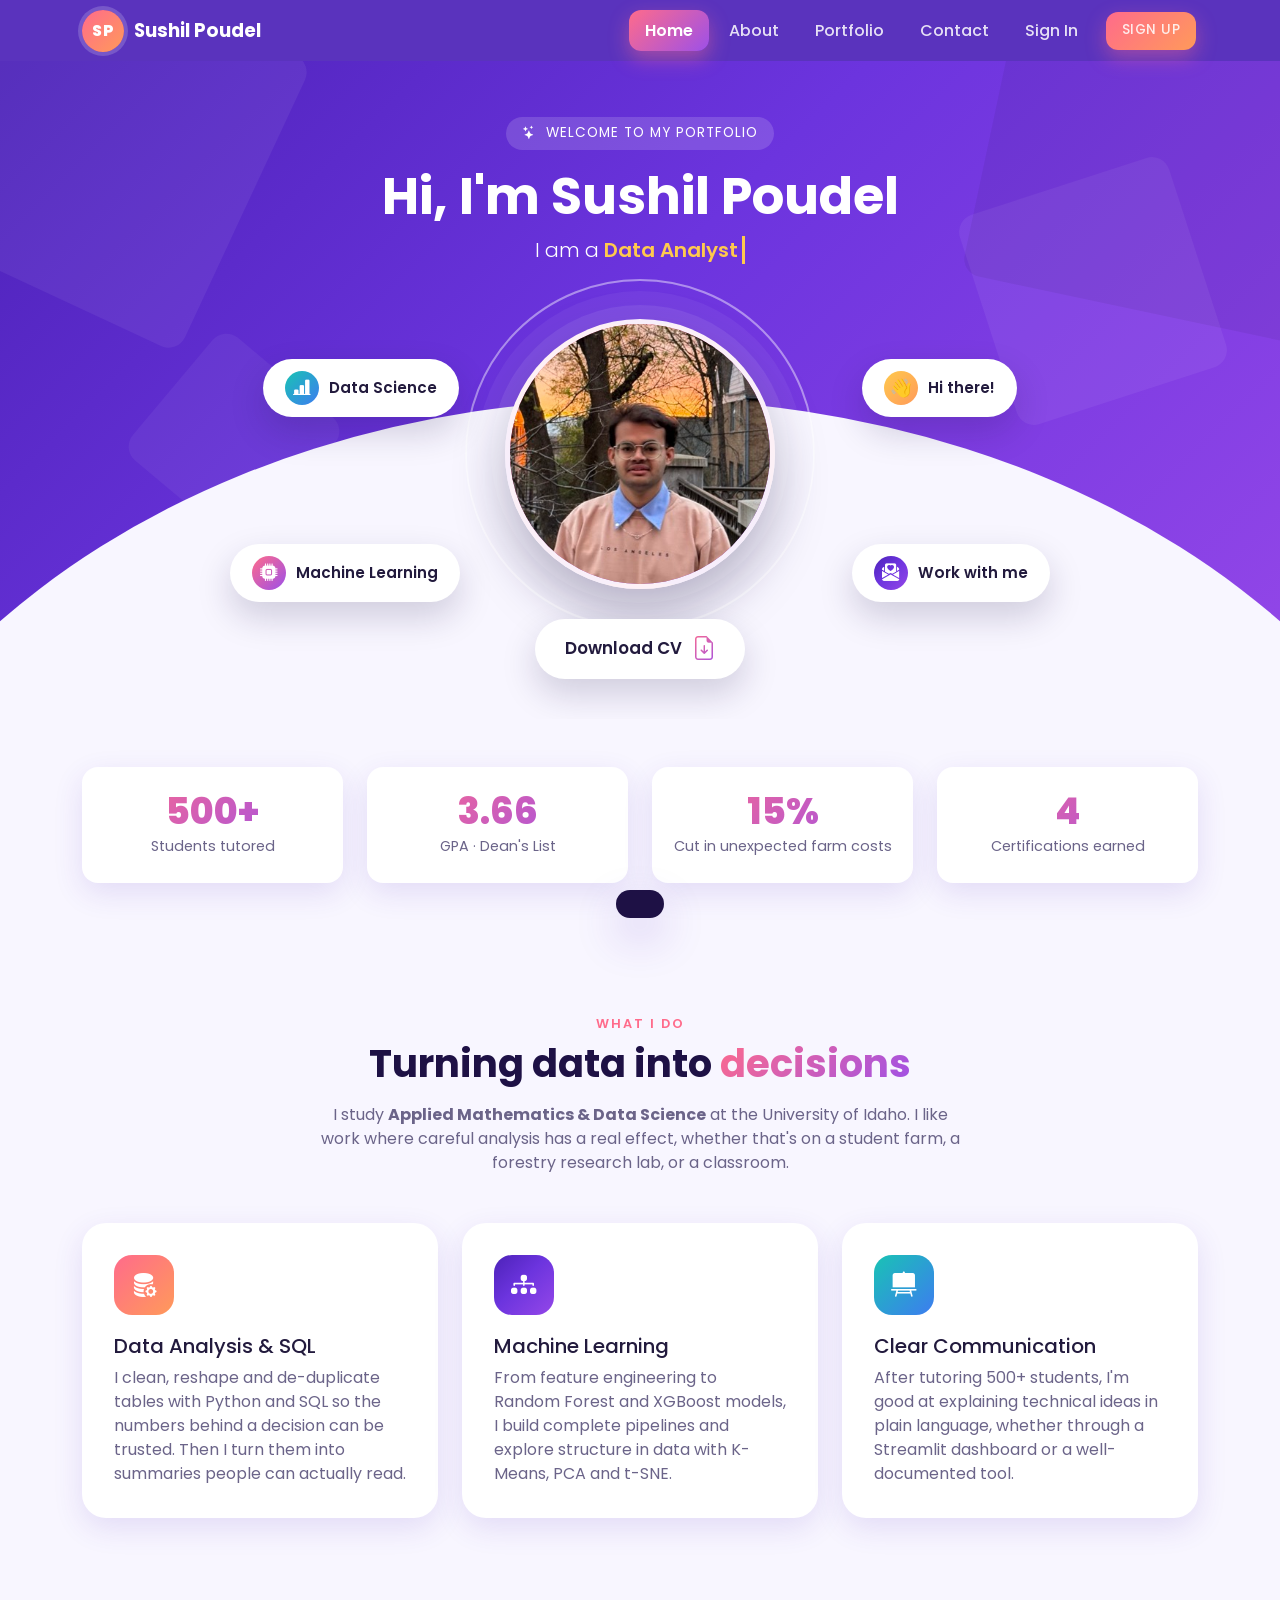
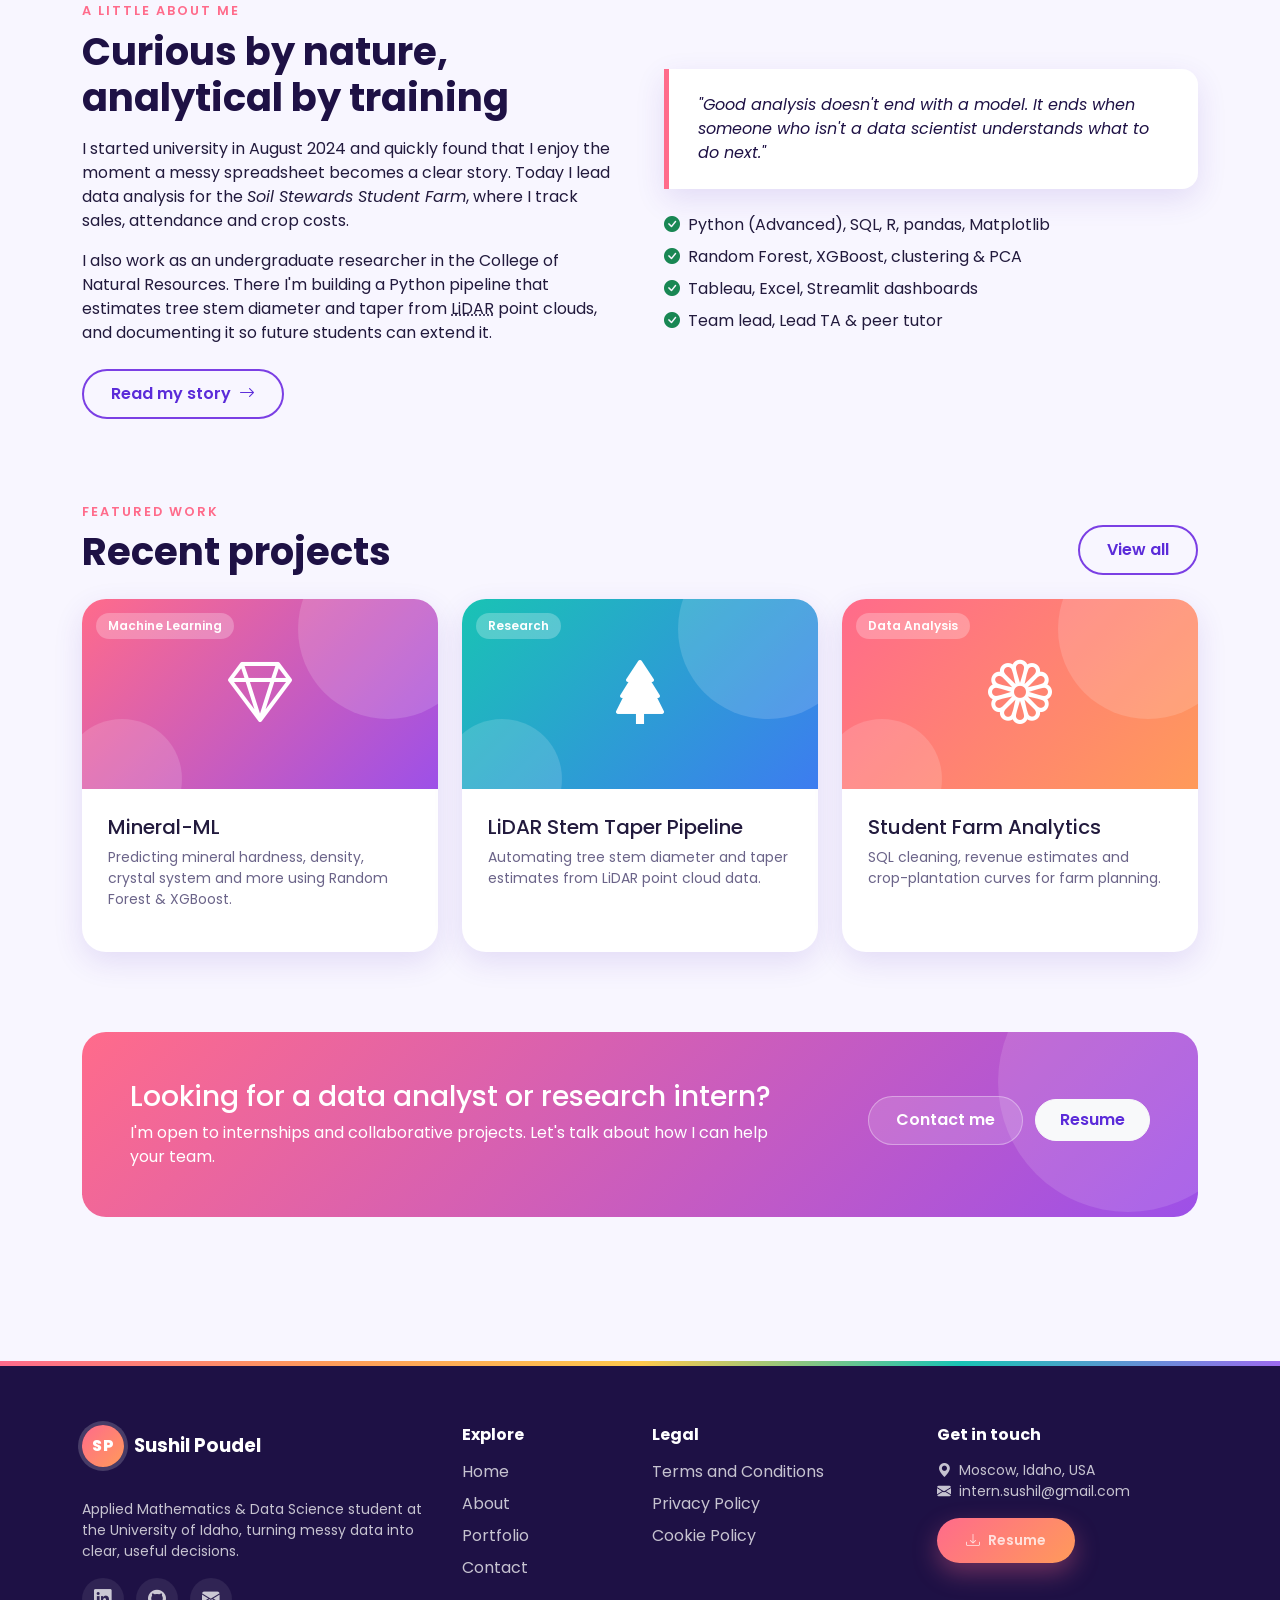
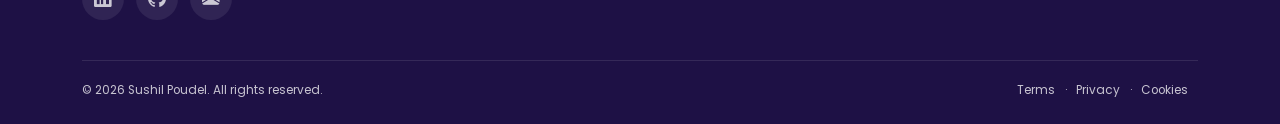
==== commit 9bd283fd: "Fix hosting issues and add proper favicons, link previews and 404 page - Replace the 401 KB profile." ====
--- a/index.html
+++ b/index.html
@@ -6,7 +6,22 @@
   <meta name="description" content="Portfolio of Sushil Poudel, Applied Mathematics & Data Science student at the University of Idaho.">
   <meta name="author" content="Sushil Poudel">
   <title>Home | Sushil Poudel</title>
-  <link rel="icon" href="images/profile.jpg">
+  <link rel="icon" type="image/png" sizes="32x32" href="images/favicon.png">
+  <link rel="apple-touch-icon" sizes="180x180" href="images/apple-touch-icon.png">
+  <link rel="canonical" href="https://sushilpoudel2005.github.io/portfolio-project-2/">
+
+  <!-- Link preview (LinkedIn, Facebook, iMessage, Slack) -->
+  <meta property="og:type" content="website">
+  <meta property="og:url" content="https://sushilpoudel2005.github.io/portfolio-project-2/">
+  <meta property="og:title" content="Home | Sushil Poudel">
+  <meta property="og:description" content="Portfolio of Sushil Poudel, Applied Mathematics &amp; Data Science student at the University of Idaho.">
+  <meta property="og:image" content="https://sushilpoudel2005.github.io/portfolio-project-2/images/og-image.jpg">
+  <meta property="og:image:width" content="1200">
+  <meta property="og:image:height" content="630">
+  <meta name="twitter:card" content="summary_large_image">
+  <meta name="twitter:title" content="Home | Sushil Poudel">
+  <meta name="twitter:description" content="Portfolio of Sushil Poudel, Applied Mathematics &amp; Data Science student at the University of Idaho.">
+  <meta name="twitter:image" content="https://sushilpoudel2005.github.io/portfolio-project-2/images/og-image.jpg">
   <link rel="preconnect" href="https://fonts.googleapis.com">
   <link rel="preconnect" href="https://fonts.gstatic.com" crossorigin>
   <link href="https://fonts.googleapis.com/css2?family=Poppins:wght@300;400;500;600;700;800&display=swap" rel="stylesheet">
@@ -56,7 +71,7 @@
         <div class="hero-stage">
           <div class="avatar-wrap">
             <div class="avatar">
-              <img src="images/profile.jpg" alt="Portrait of Sushil Poudel">
+              <img src="images/profile.jpg" alt="Portrait of Sushil Poudel" width="675" height="900" fetchpriority="high" decoding="async">
             </div>
           </div>
           <div class="pills-row">
--- a/style.css
+++ b/style.css
@@ -517,6 +517,7 @@
 
 .about-photo img {
   width: 100%;
+  height: auto;
   border-radius: var(--radius-lg);
   box-shadow: var(--shadow-pop);
   position: relative;
